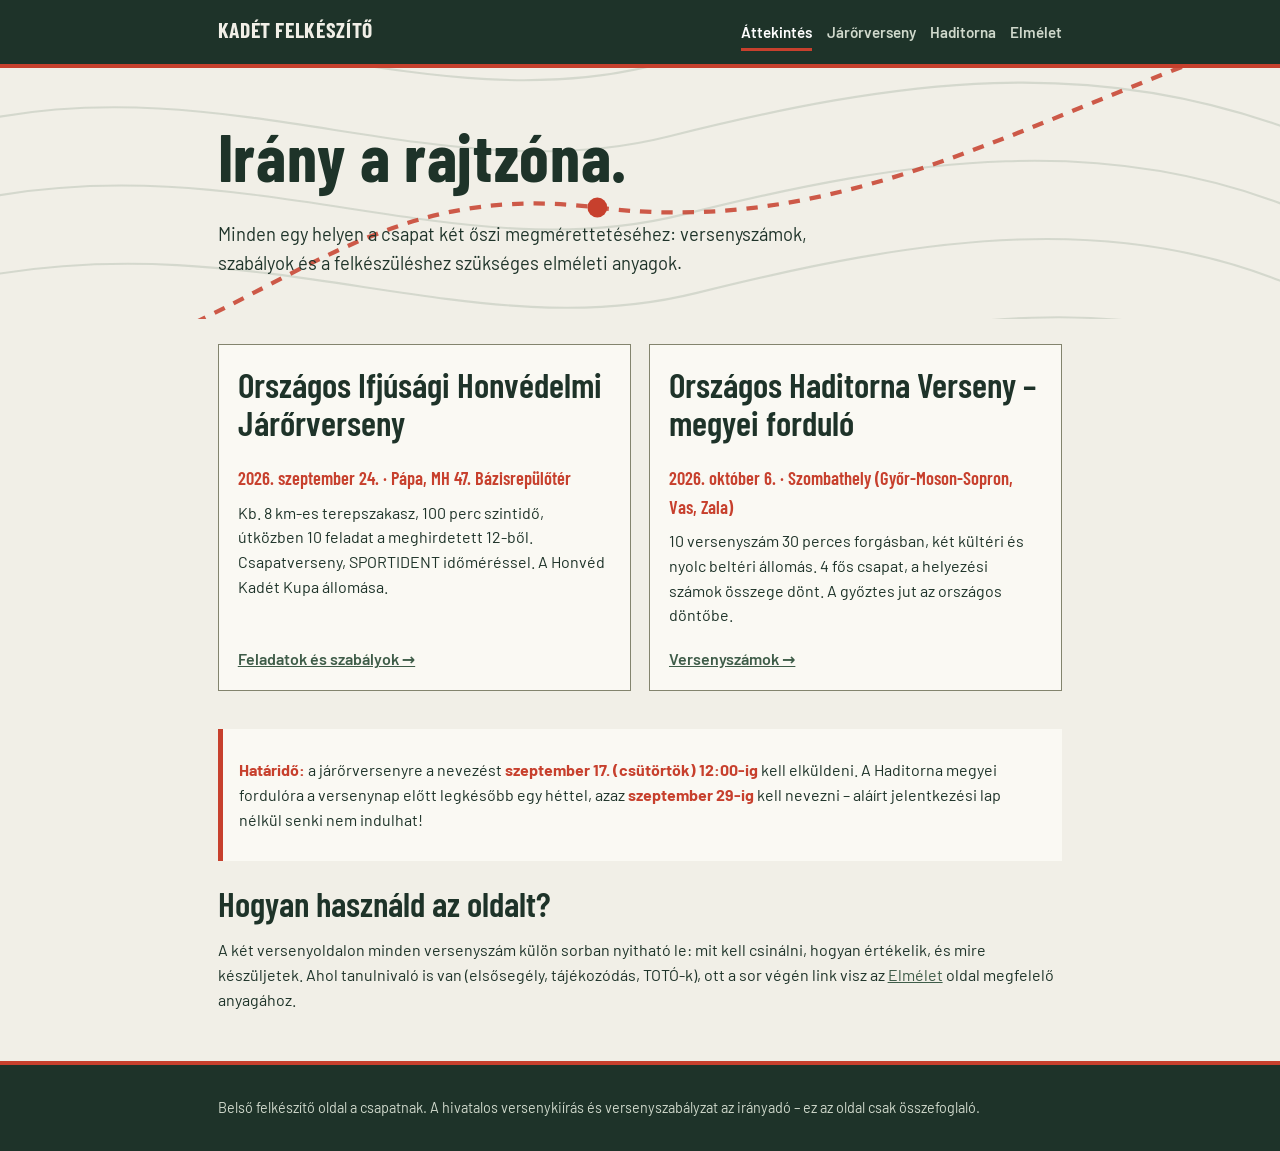
==== index.html @ 2f75fd26 "Add files via upload" ====
<!DOCTYPE html>
<html lang="hu">
<head>
<meta charset="UTF-8">
<meta name="viewport" content="width=device-width, initial-scale=1">
<title>Kadét felkészítő – áttekintés</title>
<link rel="preconnect" href="https://fonts.googleapis.com">
<link href="https://fonts.googleapis.com/css2?family=Barlow+Condensed:wght@600;700&family=Barlow:wght@400;600;700&display=swap" rel="stylesheet">
<link rel="stylesheet" href="style.css">
</head>
<body>

<header class="site">
  <div class="wrap">
    <a class="brand" href="index.html">KADÉT FELKÉSZÍTŐ</a>
    <nav class="main" aria-label="Fő navigáció">
      <a href="index.html" aria-current="page">Áttekintés</a>
      <a href="jarorverseny.html">Járőrverseny</a>
      <a href="haditorna.html">Haditorna</a>
      <a href="elmelet.html">Elmélet</a>
    </nav>
  </div>
</header>

<div class="hero">
  <svg class="topo" viewBox="0 0 900 320" preserveAspectRatio="xMidYMid slice" aria-hidden="true">
    <g fill="none" stroke="#3E5C48" stroke-opacity=".16" stroke-width="1.5">
      <path d="M-20,60 C150,20 300,110 460,70 S760,10 920,70"/>
      <path d="M-20,110 C160,70 310,160 470,120 S770,60 920,120"/>
      <path d="M-20,165 C170,125 320,215 480,175 S780,115 920,175"/>
      <path d="M-20,220 C180,180 330,270 490,230 S790,170 920,230"/>
      <path d="M-20,275 C190,235 340,325 500,285 S800,225 920,285"/>
    </g>
    <path d="M40,290 C200,240 260,150 420,170 S700,120 860,60"
          fill="none" stroke="#C7402D" stroke-width="3" stroke-dasharray="8 7" stroke-opacity=".85"/>
    <g fill="#C7402D">
      <circle cx="40" cy="290" r="7"/>
      <circle cx="420" cy="170" r="7"/>
      <circle cx="860" cy="60" r="7"/>
    </g>
  </svg>
  <div class="wrap">
    <h1>Irány a rajtzóna.</h1>
    <p class="lead">Minden egy helyen a csapat két őszi megmérettetéséhez: versenyszámok, szabályok és a felkészüléshez szükséges elméleti anyagok.</p>
  </div>
</div>

<main class="wrap">

  <div class="missions">
    <article class="mission">
      <h2>Országos Ifjúsági Honvédelmi Járőrverseny</h2>
      <p class="date">2026. szeptember 24. · Pápa, MH 47. Bázisrepülőtér</p>
      <p>Kb. 8 km-es terepszakasz, 100 perc szintidő, útközben 10 feladat a meghirdetett 12-ből. Csapatverseny, SPORTIDENT időméréssel. A Honvéd Kadét Kupa állomása.</p>
      <p class="go"><a href="jarorverseny.html">Feladatok és szabályok →</a></p>
    </article>
    <article class="mission">
      <h2>Országos Haditorna Verseny – megyei forduló</h2>
      <p class="date">2026. október 6. · Szombathely (Győr-Moson-Sopron, Vas, Zala)</p>
      <p>10 versenyszám 30 perces forgásban, két kültéri és nyolc beltéri állomás. 4 fős csapat, a helyezési számok összege dönt. A győztes jut az országos döntőbe.</p>
      <p class="go"><a href="haditorna.html">Versenyszámok →</a></p>
    </article>
  </div>

  <div class="callout">
    <p><strong>Határidő:</strong> a járőrversenyre a nevezést <strong>szeptember 17. (csütörtök) 12:00-ig</strong> kell elküldeni. A Haditorna megyei fordulóra a versenynap előtt legkésőbb egy héttel, azaz <strong>szeptember 29-ig</strong> kell nevezni – aláírt jelentkezési lap nélkül senki nem indulhat!</p>
  </div>

  <h2>Hogyan használd az oldalt?</h2>
  <p>A két versenyoldalon minden versenyszám külön sorban nyitható le: mit kell csinálni, hogyan értékelik, és mire készüljetek. Ahol tanulnivaló is van (elsősegély, tájékozódás, TOTÓ-k), ott a sor végén link visz az <a href="elmelet.html">Elmélet</a> oldal megfelelő anyagához.</p>

</main>

<footer class="site">
  <div class="wrap">
    <p>Belső felkészítő oldal a csapatnak. A hivatalos versenykiírás és versenyszabályzat az irányadó – ez az oldal csak összefoglaló.</p>
  </div>
</footer>

</body>
</html>
---- style.css ----
/* ==== Kadét felkészítő – közös stílus ==== */
:root{
  --paper:#F1EFE7;      /* térképpapír */
  --ink:#1E3329;        /* fenyőzöld tinta */
  --mid:#3E5C48;        /* középzöld */
  --khaki:#83846E;      /* másodlagos szöveg, keretek */
  --route:#C7402D;      /* jelzéspiros (útvonal) */
  --card:#FAF9F3;
}
*{box-sizing:border-box}
html{scroll-behavior:smooth}
body{
  margin:0;
  font-family:'Barlow',system-ui,sans-serif;
  background:var(--paper);
  color:var(--ink);
  line-height:1.55;
}
h1,h2,h3,summary.cp-head{
  font-family:'Barlow Condensed',sans-serif;
  line-height:1.1;
  margin:0 0 .4em;
}
h1{font-size:clamp(2.4rem,7vw,4.2rem);font-weight:700;letter-spacing:.01em}
h2{font-size:clamp(1.6rem,4vw,2.2rem);font-weight:600}
h3{font-size:1.25rem;font-weight:600}
a{color:var(--mid)}
a:hover{color:var(--route)}
a:focus-visible,summary:focus-visible,button:focus-visible{
  outline:3px solid var(--route);outline-offset:2px;border-radius:2px;
}
.wrap{max-width:880px;margin:0 auto;padding:0 1.1rem}

/* --- fejléc / navigáció --- */
header.site{
  background:var(--ink);color:var(--paper);
  border-bottom:4px solid var(--route);
}
.site .wrap{display:flex;flex-wrap:wrap;align-items:baseline;gap:.4rem 1.4rem;padding:.8rem 1.1rem}
.brand{
  font-family:'Barlow Condensed',sans-serif;font-weight:700;
  font-size:1.35rem;color:var(--paper);text-decoration:none;letter-spacing:.03em;
}
nav.main{display:flex;flex-wrap:wrap;gap:.2rem .9rem;margin-left:auto}
nav.main a{
  color:#CFD8CB;text-decoration:none;font-weight:600;font-size:.95rem;
  padding:.25rem 0;border-bottom:3px solid transparent;
}
nav.main a:hover{color:#fff}
nav.main a[aria-current="page"]{color:#fff;border-bottom-color:var(--route)}

/* --- hero --- */
.hero{position:relative;overflow:hidden;background:var(--paper)}
.hero .wrap{position:relative;padding:3.2rem 1.1rem 2.6rem}
.hero svg.topo{position:absolute;inset:0;width:100%;height:100%;pointer-events:none}
.hero p.lead{font-size:1.15rem;max-width:34em;margin:.4rem 0 0}

/* --- versenykártyák a kezdőlapon --- */
.missions{display:grid;grid-template-columns:repeat(auto-fit,minmax(280px,1fr));gap:1.1rem;margin:1.6rem 0 2.4rem}
.mission{
  background:var(--card);border:1.5px solid var(--khaki);
  padding:1.2rem 1.2rem 1.1rem;display:flex;flex-direction:column;gap:.5rem;
}
.mission .date{
  font-family:'Barlow Condensed',sans-serif;font-size:1.15rem;font-weight:600;color:var(--route);
}
.mission p{margin:0}
.mission .go{margin-top:auto;padding-top:.7rem;font-weight:600}

/* --- felhívás (határidő) --- */
.callout{
  border-left:5px solid var(--route);background:var(--card);
  padding:.8rem 1rem;margin:1.4rem 0;
}
.callout strong{color:var(--route)}

/* --- adatlap (kulcsinfók) --- */
dl.facts{
  display:grid;grid-template-columns:max-content 1fr;gap:.35rem 1.2rem;
  margin:1.2rem 0;padding:1rem 1.1rem;background:var(--card);border:1.5px solid var(--khaki);
}
dl.facts dt{font-weight:600;color:var(--mid)}
dl.facts dd{margin:0}
@media(max-width:520px){dl.facts{grid-template-columns:1fr}dl.facts dt{margin-top:.4rem}}

/* --- ellenőrzőpont-sorok (versenyszámok) --- */
section.course{margin:2.2rem 0}
details.cp{
  background:var(--card);border:1.5px solid var(--khaki);border-left:5px solid var(--mid);
  margin:.55rem 0;
}
details.cp[open]{border-left-color:var(--route)}
summary.cp-head{
  display:flex;align-items:center;gap:.8rem;cursor:pointer;
  padding:.7rem .9rem;font-size:1.15rem;list-style:none;margin:0;
}
summary.cp-head::-webkit-details-marker{display:none}
.cp-num{
  flex:0 0 2.1rem;height:2.1rem;border-radius:50%;
  border:2.5px solid var(--mid);color:var(--mid);
  display:flex;align-items:center;justify-content:center;
  font-size:1rem;font-weight:700;background:var(--paper);
}
details.cp[open] .cp-num{border-color:var(--route);color:var(--route)}
.cp-meta{margin-left:auto;font-family:'Barlow',sans-serif;font-size:.82rem;color:var(--khaki);font-weight:600;text-align:right}
.cp-body{padding:.2rem 1rem 1rem;border-top:1px dashed var(--khaki)}
.cp-body h4{margin:.9rem 0 .25rem;font-size:.95rem;color:var(--route);font-weight:700}
.cp-body p,.cp-body ul{margin:.25rem 0 .6rem}
.cp-body ul{padding-left:1.2rem}
.cp-body .theory{font-weight:600}

/* --- általános szabálylista --- */
ul.rules{padding-left:1.2rem}
ul.rules li{margin:.35rem 0}

/* --- elmélet oldal: témablokkok --- */
.shelf{margin:1.8rem 0}
.shelf ul{list-style:none;padding:0;margin:.5rem 0 0}
.shelf li{
  border-bottom:1px dashed var(--khaki);padding:.55rem .1rem;
  display:flex;flex-wrap:wrap;gap:.3rem .8rem;align-items:baseline;
}
.shelf li a{font-weight:600;text-decoration:none;border-bottom:2px solid var(--mid)}
.shelf li a:hover{border-bottom-color:var(--route)}
.shelf li span{color:var(--khaki);font-size:.9rem}

/* --- lábléc --- */
footer.site{
  margin-top:3rem;background:var(--ink);color:#CFD8CB;
  font-size:.9rem;border-top:4px solid var(--route);
}
footer.site .wrap{padding:1.1rem}
footer.site a{color:#fff}

@media (prefers-reduced-motion: reduce){
  html{scroll-behavior:auto}
}
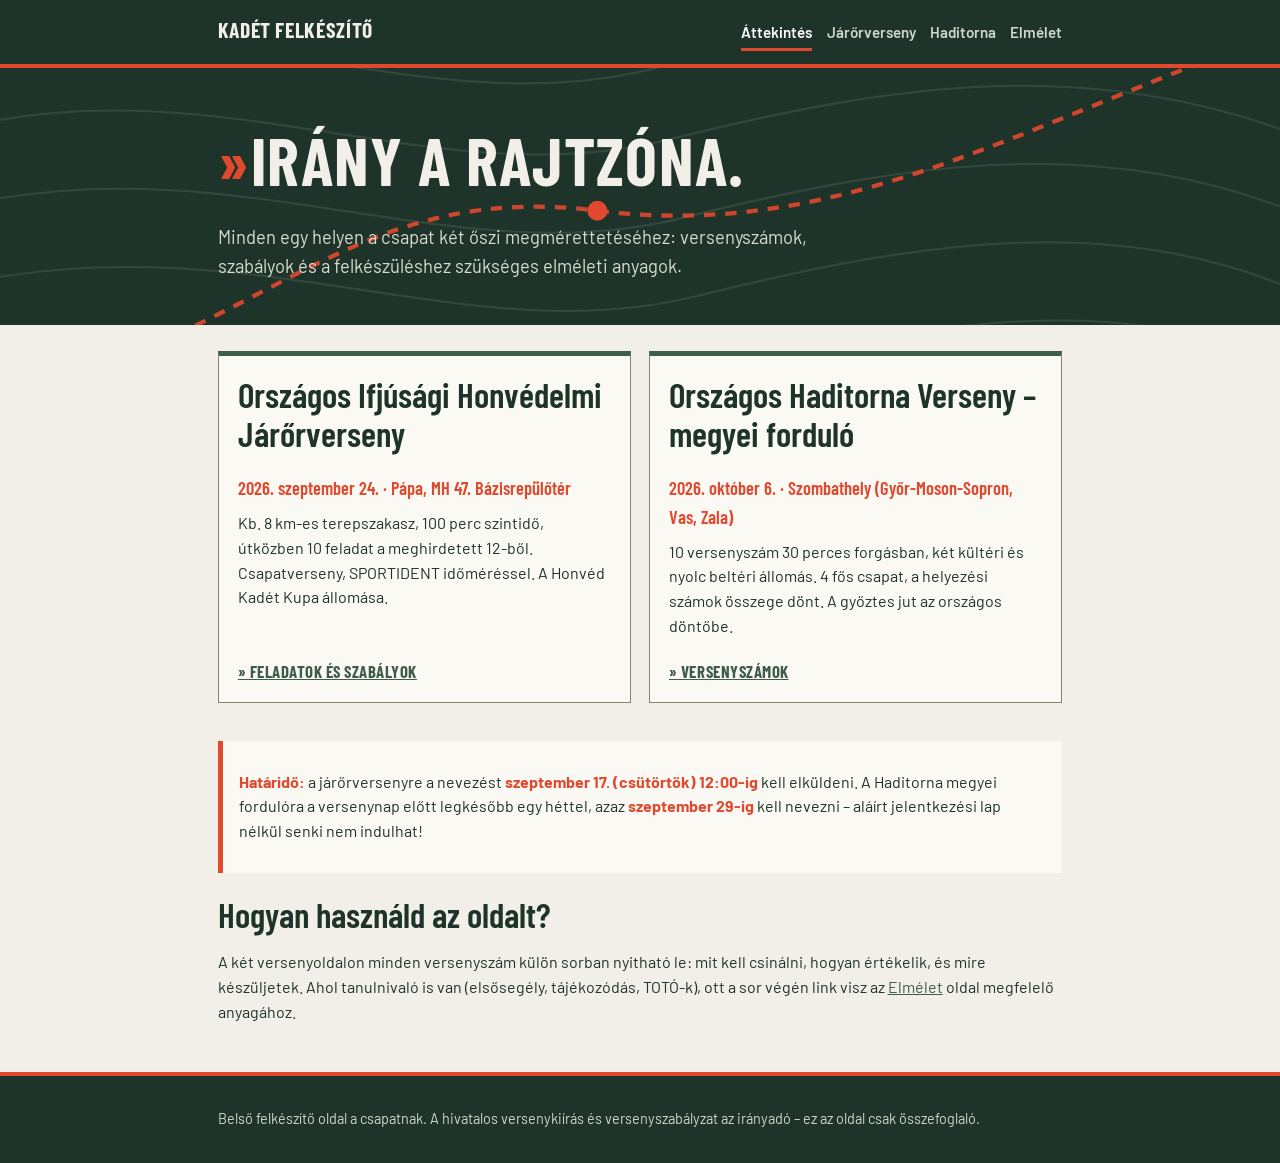
==== commit 5c8f4680: "Add files via upload" ====
--- a/index.html
+++ b/index.html
@@ -24,7 +24,7 @@
 
 <div class="hero">
   <svg class="topo" viewBox="0 0 900 320" preserveAspectRatio="xMidYMid slice" aria-hidden="true">
-    <g fill="none" stroke="#3E5C48" stroke-opacity=".16" stroke-width="1.5">
+    <g fill="none" stroke="#F1EFE7" stroke-opacity=".10" stroke-width="1.5">
       <path d="M-20,60 C150,20 300,110 460,70 S760,10 920,70"/>
       <path d="M-20,110 C160,70 310,160 470,120 S770,60 920,120"/>
       <path d="M-20,165 C170,125 320,215 480,175 S780,115 920,175"/>
@@ -32,15 +32,15 @@
       <path d="M-20,275 C190,235 340,325 500,285 S800,225 920,285"/>
     </g>
     <path d="M40,290 C200,240 260,150 420,170 S700,120 860,60"
-          fill="none" stroke="#C7402D" stroke-width="3" stroke-dasharray="8 7" stroke-opacity=".85"/>
-    <g fill="#C7402D">
+          fill="none" stroke="#E1492F" stroke-width="3" stroke-dasharray="8 7" stroke-opacity=".9"/>
+    <g fill="#E1492F">
       <circle cx="40" cy="290" r="7"/>
       <circle cx="420" cy="170" r="7"/>
       <circle cx="860" cy="60" r="7"/>
     </g>
   </svg>
   <div class="wrap">
-    <h1>Irány a rajtzóna.</h1>
+    <h1><span class="chev">»</span>Irány a rajtzóna.</h1>
     <p class="lead">Minden egy helyen a csapat két őszi megmérettetéséhez: versenyszámok, szabályok és a felkészüléshez szükséges elméleti anyagok.</p>
   </div>
 </div>
@@ -50,15 +50,15 @@
   <div class="missions">
     <article class="mission">
       <h2>Országos Ifjúsági Honvédelmi Járőrverseny</h2>
-      <p class="date">2026. szeptember 24. · Pápa, MH 47. Bázisrepülőtér</p>
+      <p class="date">2026. szeptember 24. · Pápa, MH 47. Bázisrepülőtér <span class="count" data-date="2026-09-24"></span></p>
       <p>Kb. 8 km-es terepszakasz, 100 perc szintidő, útközben 10 feladat a meghirdetett 12-ből. Csapatverseny, SPORTIDENT időméréssel. A Honvéd Kadét Kupa állomása.</p>
-      <p class="go"><a href="jarorverseny.html">Feladatok és szabályok →</a></p>
+      <p class="go"><a href="jarorverseny.html">» Feladatok és szabályok</a></p>
     </article>
     <article class="mission">
       <h2>Országos Haditorna Verseny – megyei forduló</h2>
-      <p class="date">2026. október 6. · Szombathely (Győr-Moson-Sopron, Vas, Zala)</p>
+      <p class="date">2026. október 6. · Szombathely (Győr-Moson-Sopron, Vas, Zala) <span class="count" data-date="2026-10-06"></span></p>
       <p>10 versenyszám 30 perces forgásban, két kültéri és nyolc beltéri állomás. 4 fős csapat, a helyezési számok összege dönt. A győztes jut az országos döntőbe.</p>
-      <p class="go"><a href="haditorna.html">Versenyszámok →</a></p>
+      <p class="go"><a href="haditorna.html">» Versenyszámok</a></p>
     </article>
   </div>
 
@@ -77,5 +77,14 @@
   </div>
 </footer>
 
+<script>
+document.querySelectorAll('.count').forEach(function(el){
+  var d = Math.ceil((new Date(el.dataset.date) - new Date()) / 86400000);
+  if (d > 1)      el.textContent = 'MÉG ' + d + ' NAP';
+  else if (d === 1) el.textContent = 'HOLNAP!';
+  else if (d === 0) el.textContent = 'MA VAN!';
+  else el.remove();
+});
+</script>
 </body>
 </html>
--- a/style.css
+++ b/style.css
@@ -4,7 +4,7 @@
   --ink:#1E3329;        /* fenyőzöld tinta */
   --mid:#3E5C48;        /* középzöld */
   --khaki:#83846E;      /* másodlagos szöveg, keretek */
-  --route:#C7402D;      /* jelzéspiros (útvonal) */
+  --route:#E1492F;      /* jelzéspiros (útvonal) */
   --card:#FAF9F3;
 }
 *{box-sizing:border-box}
@@ -49,23 +49,34 @@
 nav.main a:hover{color:#fff}
 nav.main a[aria-current="page"]{color:#fff;border-bottom-color:var(--route)}
 
-/* --- hero --- */
-.hero{position:relative;overflow:hidden;background:var(--paper)}
-.hero .wrap{position:relative;padding:3.2rem 1.1rem 2.6rem}
+/* --- hero: éjszakai menet --- */
+.hero{position:relative;overflow:hidden;background:var(--ink);color:var(--paper)}
+.hero .wrap{position:relative;padding:3.4rem 1.1rem 2.8rem}
 .hero svg.topo{position:absolute;inset:0;width:100%;height:100%;pointer-events:none}
-.hero p.lead{font-size:1.15rem;max-width:34em;margin:.4rem 0 0}
+.hero h1{text-transform:uppercase;letter-spacing:.02em}
+.hero p.lead{font-size:1.15rem;max-width:34em;margin:.4rem 0 0;color:#D8DECF}
+.chev{display:inline-block;color:var(--route);letter-spacing:-.05em;margin-right:.35rem}
+
+/* --- visszaszámláló --- */
+.count{
+  display:inline-block;margin-top:.2rem;padding:.15rem .55rem;
+  font-family:'Barlow Condensed',sans-serif;font-weight:700;font-size:1.05rem;
+  background:var(--route);color:#fff;letter-spacing:.04em;
+}
 
 /* --- versenykártyák a kezdőlapon --- */
 .missions{display:grid;grid-template-columns:repeat(auto-fit,minmax(280px,1fr));gap:1.1rem;margin:1.6rem 0 2.4rem}
 .mission{
-  background:var(--card);border:1.5px solid var(--khaki);
+  background:var(--card);border:1.5px solid var(--khaki);border-top:5px solid var(--mid);
   padding:1.2rem 1.2rem 1.1rem;display:flex;flex-direction:column;gap:.5rem;
+  transition:transform .15s ease,border-color .15s ease,box-shadow .15s ease;
 }
+.mission:hover{transform:translateY(-3px);border-top-color:var(--route);box-shadow:0 6px 0 -2px var(--route)}
 .mission .date{
   font-family:'Barlow Condensed',sans-serif;font-size:1.15rem;font-weight:600;color:var(--route);
 }
 .mission p{margin:0}
-.mission .go{margin-top:auto;padding-top:.7rem;font-weight:600}
+.mission .go{margin-top:auto;padding-top:.7rem;font-weight:700;text-transform:uppercase;font-family:'Barlow Condensed',sans-serif;font-size:1.05rem;letter-spacing:.03em}
 
 /* --- felhívás (határidő) --- */
 .callout{
@@ -90,6 +101,8 @@
   margin:.55rem 0;
 }
 details.cp[open]{border-left-color:var(--route)}
+summary.cp-head:hover{background:rgba(225,73,47,.07)}
+summary.cp-head:hover .cp-num{border-color:var(--route);color:var(--route)}
 summary.cp-head{
   display:flex;align-items:center;gap:.8rem;cursor:pointer;
   padding:.7rem .9rem;font-size:1.15rem;list-style:none;margin:0;
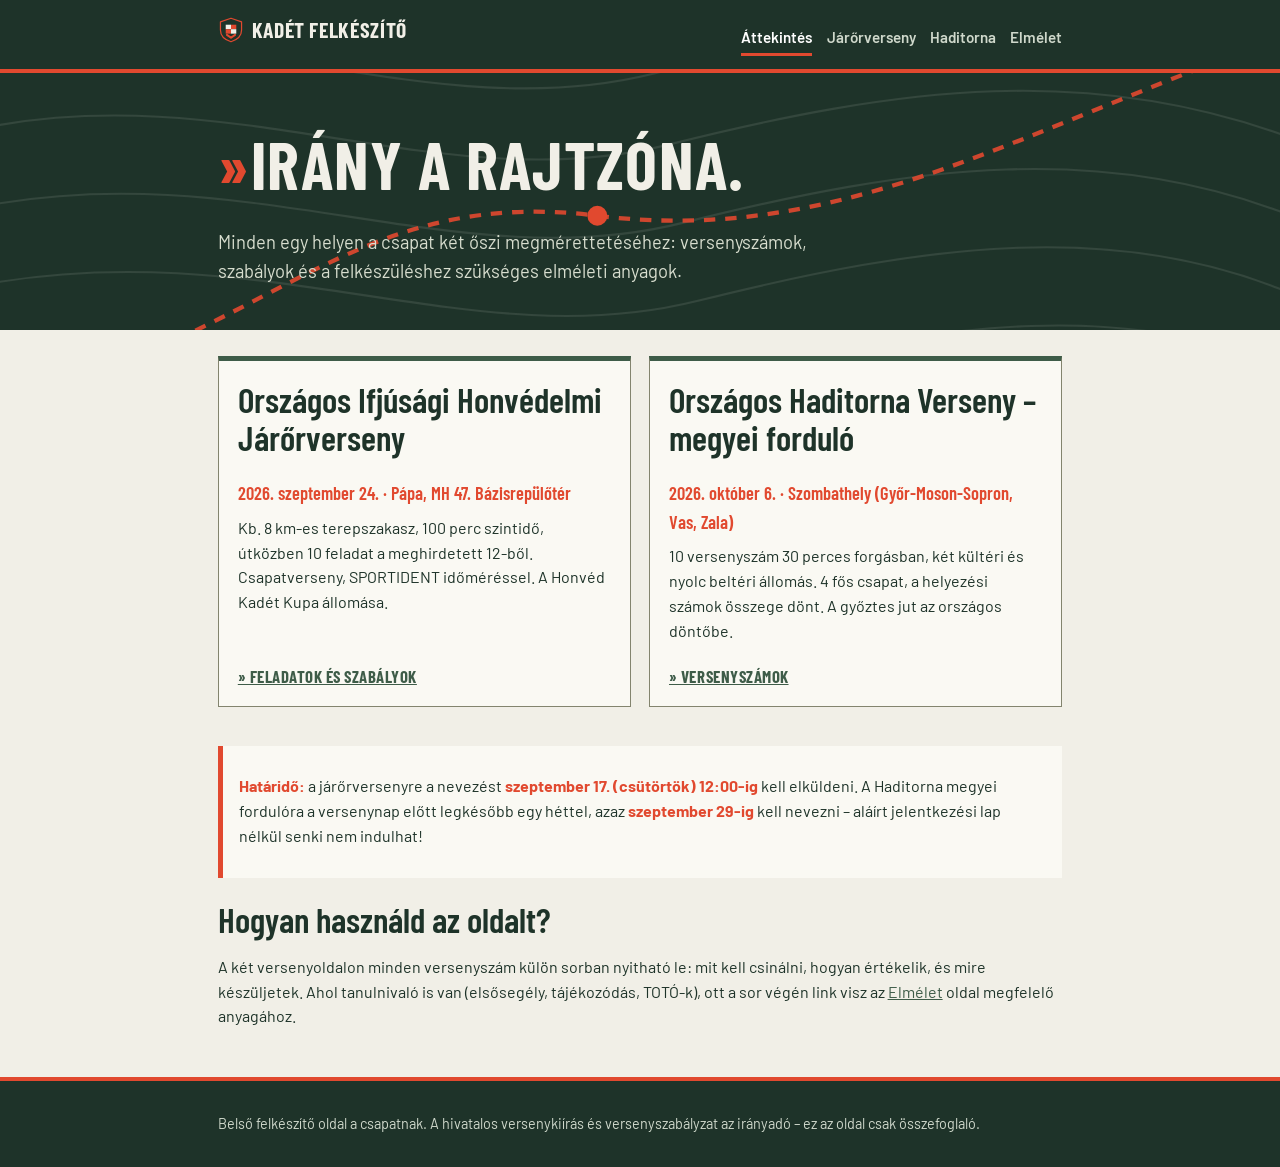
==== commit 14e352aa: "Add files via upload" ====
--- a/index.html
+++ b/index.html
@@ -6,13 +6,17 @@
 <title>Kadét felkészítő – áttekintés</title>
 <link rel="preconnect" href="https://fonts.googleapis.com">
 <link href="https://fonts.googleapis.com/css2?family=Barlow+Condensed:wght@600;700&family=Barlow:wght@400;600;700&display=swap" rel="stylesheet">
+<link rel="icon" href="logo.svg" type="image/svg+xml">
+<link rel="apple-touch-icon" href="icon-180.png">
+<link rel="manifest" href="manifest.json">
+<meta name="theme-color" content="#1E3329">
 <link rel="stylesheet" href="style.css">
 </head>
 <body>
 
 <header class="site">
   <div class="wrap">
-    <a class="brand" href="index.html">KADÉT FELKÉSZÍTŐ</a>
+    <a class="brand" href="index.html"><img src="logo.svg" alt="" width="26" height="26">KADÉT FELKÉSZÍTŐ</a>
     <nav class="main" aria-label="Fő navigáció">
       <a href="index.html" aria-current="page">Áttekintés</a>
       <a href="jarorverseny.html">Járőrverseny</a>
--- a/style.css
+++ b/style.css
@@ -40,7 +40,9 @@
 .brand{
   font-family:'Barlow Condensed',sans-serif;font-weight:700;
   font-size:1.35rem;color:var(--paper);text-decoration:none;letter-spacing:.03em;
+  display:flex;align-items:center;gap:.5rem;
 }
+.brand img{display:block}
 nav.main{display:flex;flex-wrap:wrap;gap:.2rem .9rem;margin-left:auto}
 nav.main a{
   color:#CFD8CB;text-decoration:none;font-weight:600;font-size:.95rem;
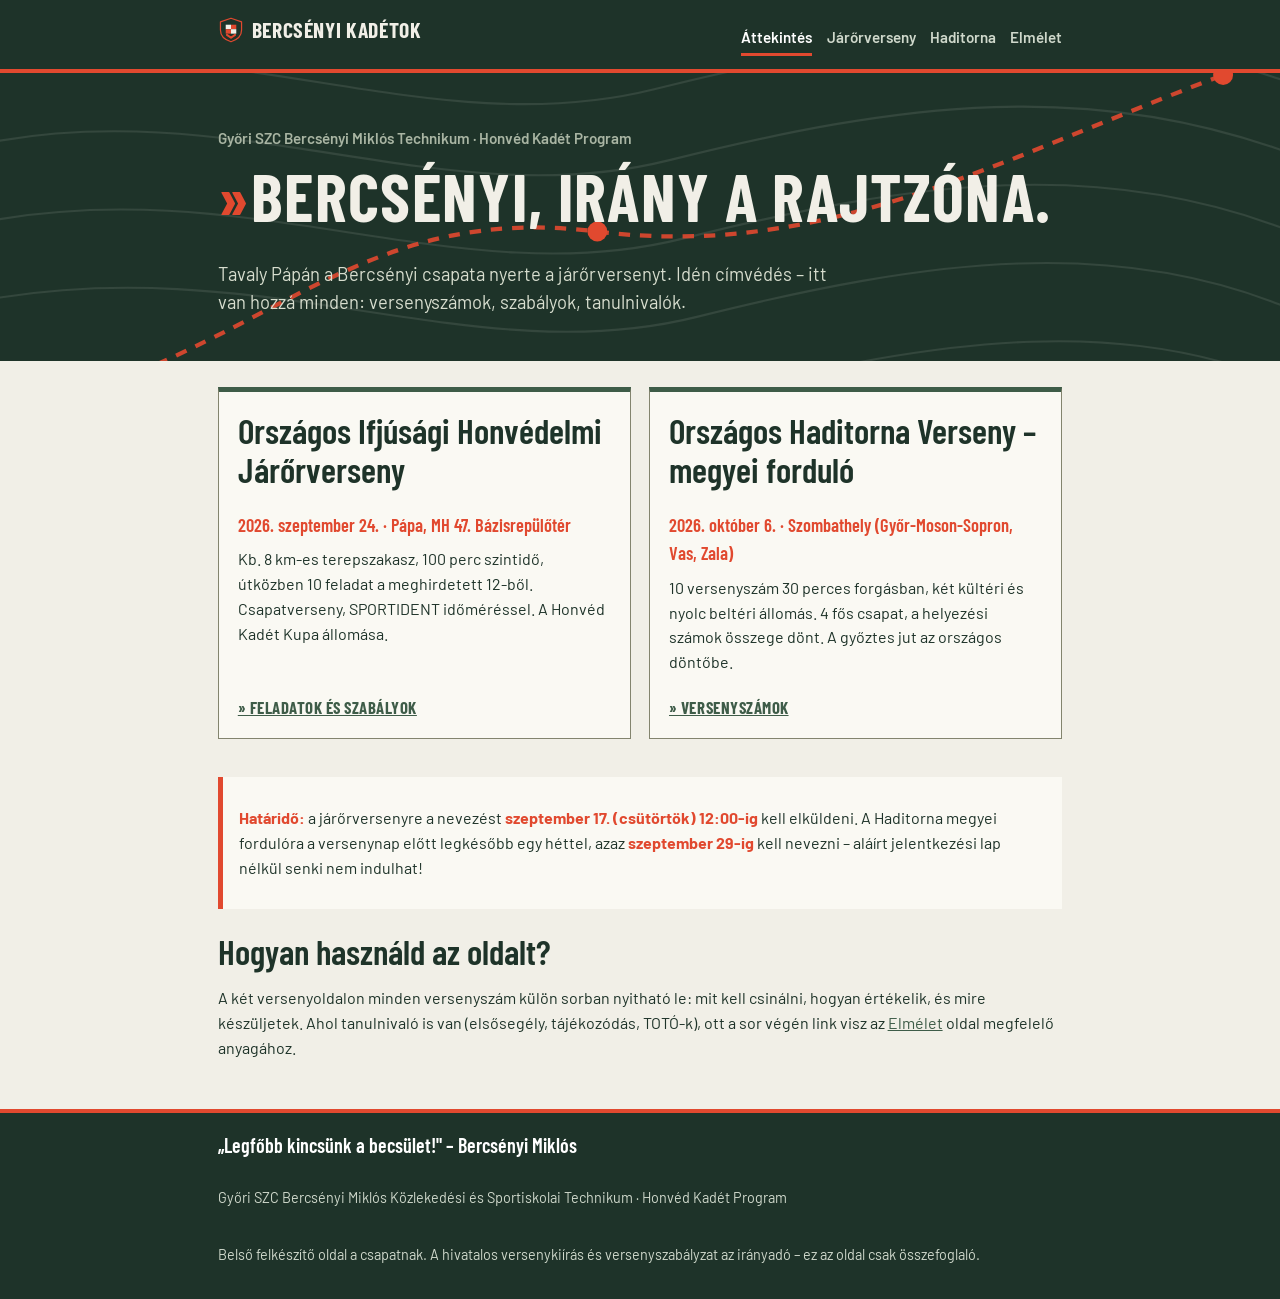
==== commit e391ff60: "Add files via upload" ====
--- a/index.html
+++ b/index.html
@@ -3,7 +3,7 @@
 <head>
 <meta charset="UTF-8">
 <meta name="viewport" content="width=device-width, initial-scale=1">
-<title>Kadét felkészítő – áttekintés</title>
+<title>Bercsényi kadétok – felkészítő</title>
 <link rel="preconnect" href="https://fonts.googleapis.com">
 <link href="https://fonts.googleapis.com/css2?family=Barlow+Condensed:wght@600;700&family=Barlow:wght@400;600;700&display=swap" rel="stylesheet">
 <link rel="icon" href="logo.svg" type="image/svg+xml">
@@ -16,7 +16,7 @@
 
 <header class="site">
   <div class="wrap">
-    <a class="brand" href="index.html"><img src="logo.svg" alt="" width="26" height="26">KADÉT FELKÉSZÍTŐ</a>
+    <a class="brand" href="index.html"><img src="logo.svg" alt="" width="26" height="26">BERCSÉNYI KADÉTOK</a>
     <nav class="main" aria-label="Fő navigáció">
       <a href="index.html" aria-current="page">Áttekintés</a>
       <a href="jarorverseny.html">Járőrverseny</a>
@@ -44,8 +44,9 @@
     </g>
   </svg>
   <div class="wrap">
-    <h1><span class="chev">»</span>Irány a rajtzóna.</h1>
-    <p class="lead">Minden egy helyen a csapat két őszi megmérettetéséhez: versenyszámok, szabályok és a felkészüléshez szükséges elméleti anyagok.</p>
+    <p class="kicker">Győri SZC Bercsényi Miklós Technikum · Honvéd Kadét Program</p>
+    <h1><span class="chev">»</span>Bercsényi, irány a rajtzóna.</h1>
+    <p class="lead">Tavaly Pápán a Bercsényi csapata nyerte a járőrversenyt. Idén címvédés – itt van hozzá minden: versenyszámok, szabályok, tanulnivalók.</p>
   </div>
 </div>
 
@@ -77,6 +78,8 @@
 
 <footer class="site">
   <div class="wrap">
+    <p class="motto">„Legfőbb kincsünk a becsület!" – Bercsényi Miklós</p>
+    <p>Győri SZC Bercsényi Miklós Közlekedési és Sportiskolai Technikum · Honvéd Kadét Program</p>
     <p>Belső felkészítő oldal a csapatnak. A hivatalos versenykiírás és versenyszabályzat az irányadó – ez az oldal csak összefoglaló.</p>
   </div>
 </footer>
--- a/style.css
+++ b/style.css
@@ -56,6 +56,8 @@
 .hero .wrap{position:relative;padding:3.4rem 1.1rem 2.8rem}
 .hero svg.topo{position:absolute;inset:0;width:100%;height:100%;pointer-events:none}
 .hero h1{text-transform:uppercase;letter-spacing:.02em}
+.hero .kicker{margin:0 0 .5rem;font-weight:600;color:#A9B5A3;font-size:.95rem}
+footer.site .motto{font-family:'Barlow Condensed',sans-serif;font-size:1.25rem;font-weight:600;color:#fff;margin:0 0 .3rem}
 .hero p.lead{font-size:1.15rem;max-width:34em;margin:.4rem 0 0;color:#D8DECF}
 .chev{display:inline-block;color:var(--route);letter-spacing:-.05em;margin-right:.35rem}
 
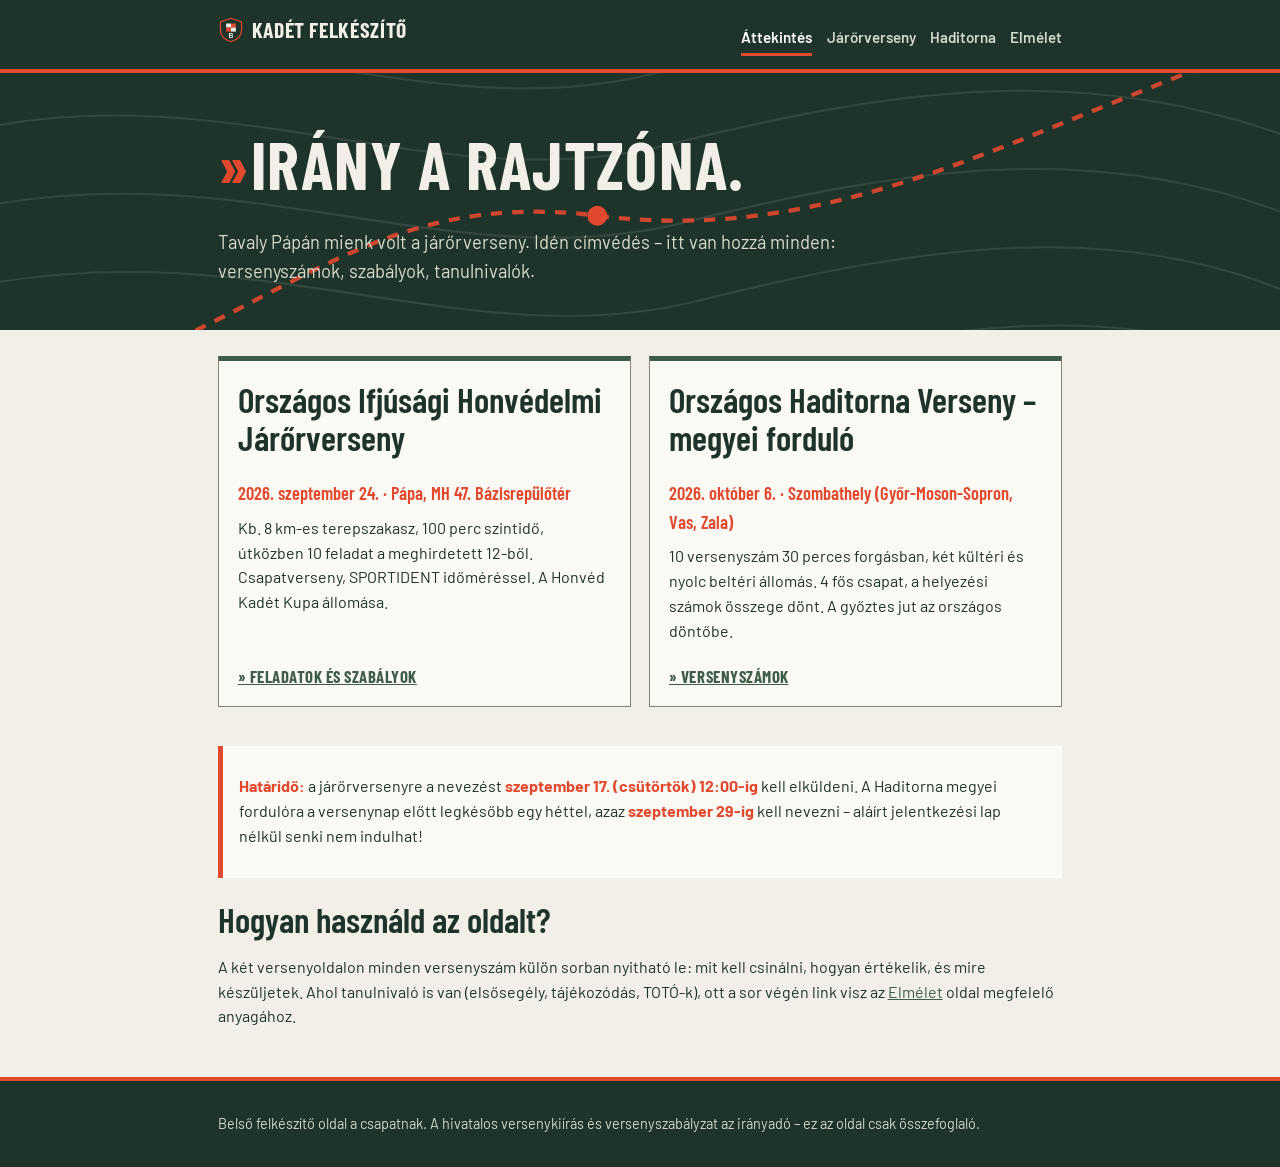
==== commit 9873942a: "Add files via upload" ====
--- a/index.html
+++ b/index.html
@@ -3,7 +3,7 @@
 <head>
 <meta charset="UTF-8">
 <meta name="viewport" content="width=device-width, initial-scale=1">
-<title>Bercsényi kadétok – felkészítő</title>
+<title>Kadét felkészítő – áttekintés</title>
 <link rel="preconnect" href="https://fonts.googleapis.com">
 <link href="https://fonts.googleapis.com/css2?family=Barlow+Condensed:wght@600;700&family=Barlow:wght@400;600;700&display=swap" rel="stylesheet">
 <link rel="icon" href="logo.svg" type="image/svg+xml">
@@ -16,7 +16,7 @@
 
 <header class="site">
   <div class="wrap">
-    <a class="brand" href="index.html"><img src="logo.svg" alt="" width="26" height="26">BERCSÉNYI KADÉTOK</a>
+    <a class="brand" href="index.html"><img src="logo.svg" alt="" width="26" height="26">KADÉT FELKÉSZÍTŐ</a>
     <nav class="main" aria-label="Fő navigáció">
       <a href="index.html" aria-current="page">Áttekintés</a>
       <a href="jarorverseny.html">Járőrverseny</a>
@@ -44,9 +44,8 @@
     </g>
   </svg>
   <div class="wrap">
-    <p class="kicker">Győri SZC Bercsényi Miklós Technikum · Honvéd Kadét Program</p>
-    <h1><span class="chev">»</span>Bercsényi, irány a rajtzóna.</h1>
-    <p class="lead">Tavaly Pápán a Bercsényi csapata nyerte a járőrversenyt. Idén címvédés – itt van hozzá minden: versenyszámok, szabályok, tanulnivalók.</p>
+    <h1><span class="chev">»</span>Irány a rajtzóna.</h1>
+    <p class="lead">Tavaly Pápán mienk volt a járőrverseny. Idén címvédés – itt van hozzá minden: versenyszámok, szabályok, tanulnivalók.</p>
   </div>
 </div>
 
@@ -78,8 +77,6 @@
 
 <footer class="site">
   <div class="wrap">
-    <p class="motto">„Legfőbb kincsünk a becsület!" – Bercsényi Miklós</p>
-    <p>Győri SZC Bercsényi Miklós Közlekedési és Sportiskolai Technikum · Honvéd Kadét Program</p>
     <p>Belső felkészítő oldal a csapatnak. A hivatalos versenykiírás és versenyszabályzat az irányadó – ez az oldal csak összefoglaló.</p>
   </div>
 </footer>
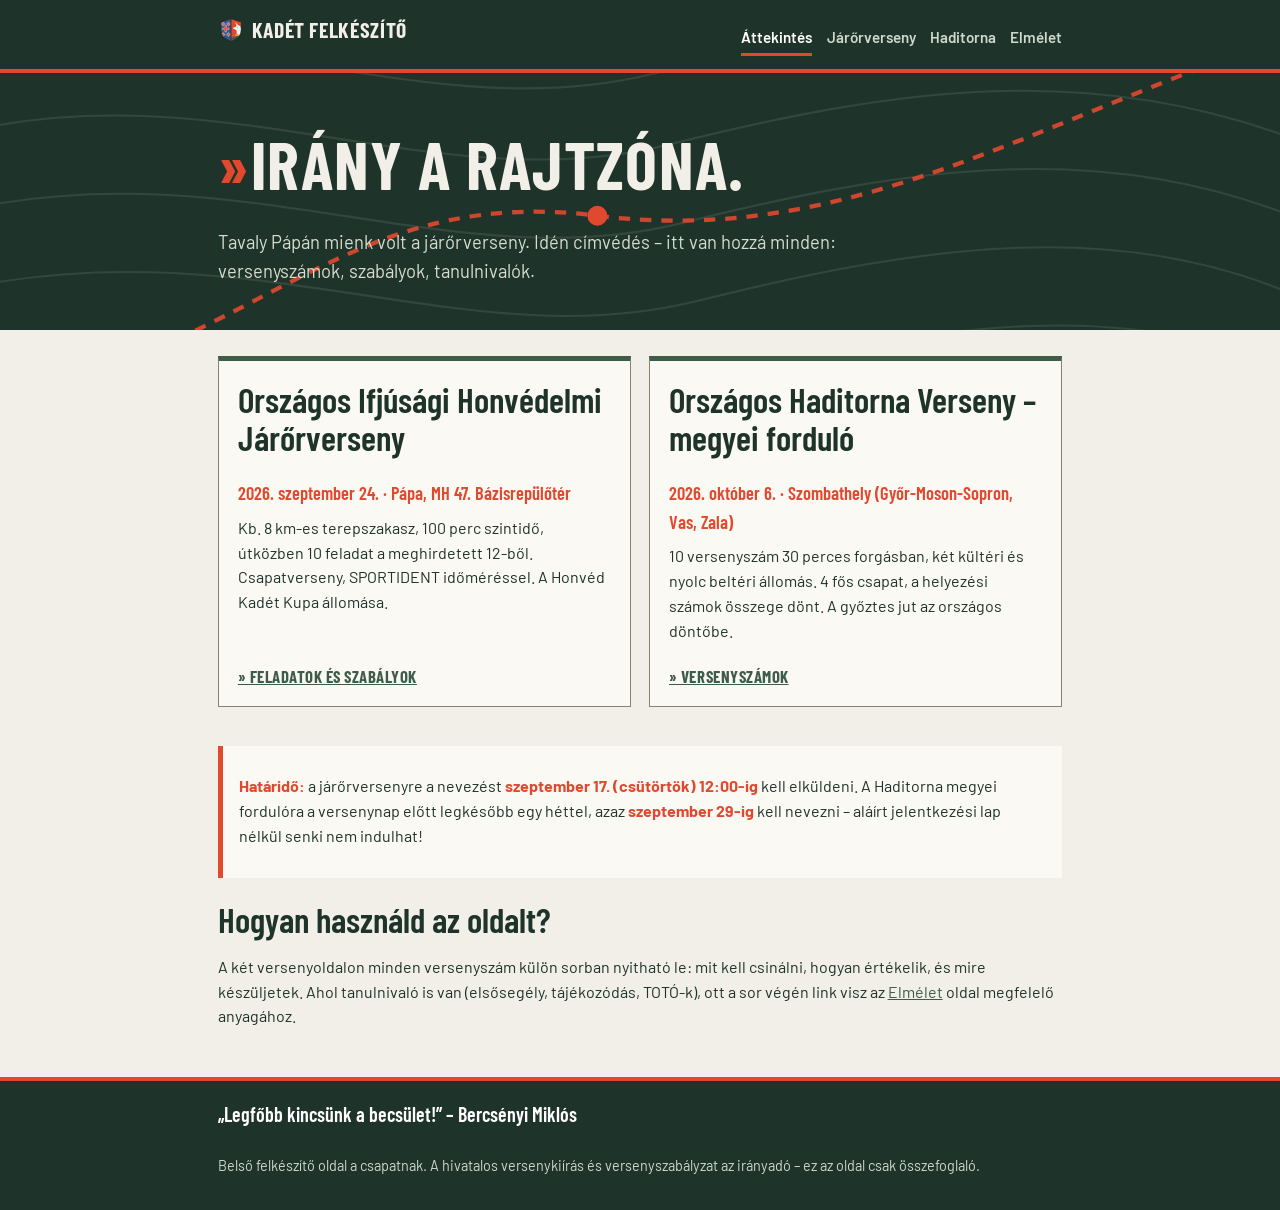
==== commit d3819d90: "Add files via upload" ====
--- a/index.html
+++ b/index.html
@@ -77,6 +77,7 @@
 
 <footer class="site">
   <div class="wrap">
+    <p class="motto">„Legfőbb kincsünk a becsület!” – Bercsényi Miklós</p>
     <p>Belső felkészítő oldal a csapatnak. A hivatalos versenykiírás és versenyszabályzat az irányadó – ez az oldal csak összefoglaló.</p>
   </div>
 </footer>
